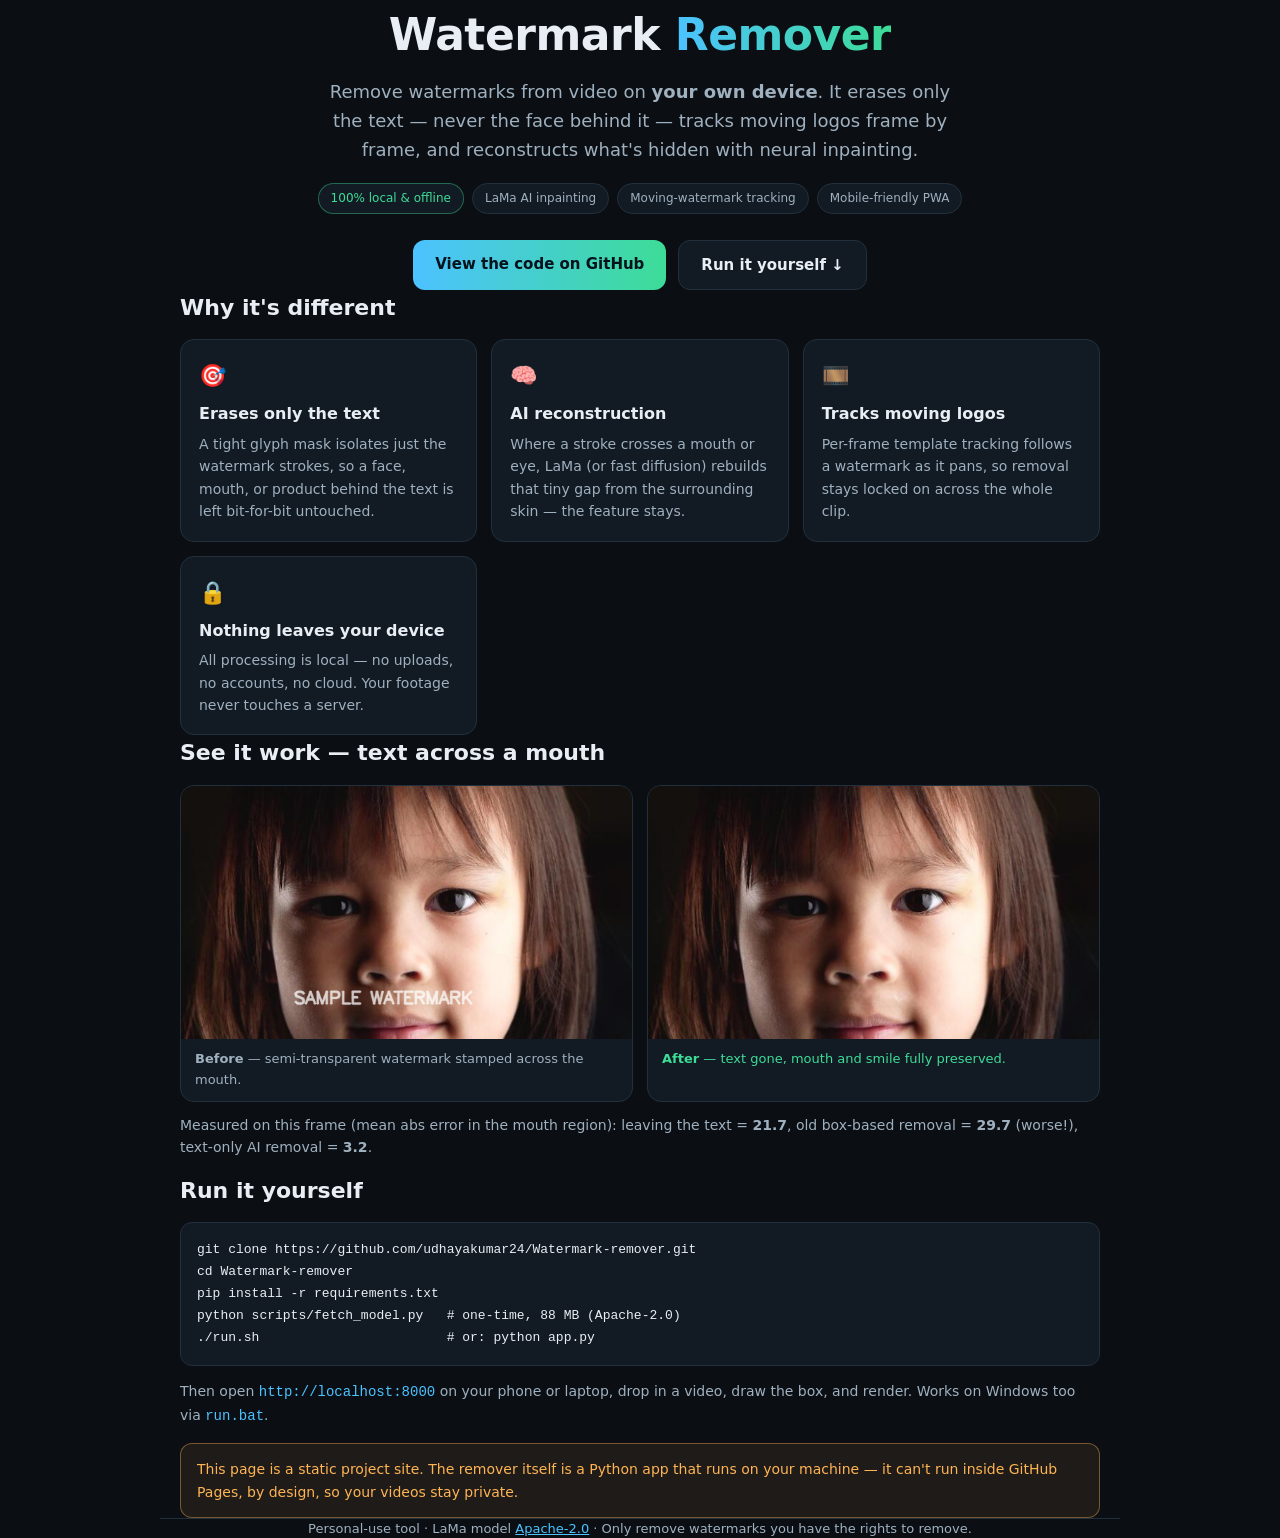
==== docs/index.html @ 46aa5d2b "Add static project landing page for GitHub Pages" ====
<!doctype html>
<html lang="en">
<head>
<meta charset="utf-8">
<meta name="viewport" content="width=device-width, initial-scale=1">
<title>Watermark Remover — local, offline, AI inpainting</title>
<meta name="description" content="Remove watermarks from video on your own device. Text-only removal that preserves faces, per-frame tracking for moving logos, and LaMa neural inpainting. Nothing is uploaded.">
<style>
  :root{
    --bg:#0b0f14; --panel:#121a23; --line:#22303d; --text:#e8eef4; --muted:#9fb0bf;
    --accent:#4cc2ff; --ok:#3ddc97; --warn:#ffb454;
  }
  *{box-sizing:border-box} html{scroll-behavior:smooth}
  body{margin:0;font:16px/1.6 system-ui,-apple-system,"Segoe UI",Roboto,sans-serif;background:var(--bg);color:var(--text)}
  .wrap{max-width:960px;margin:0 auto;padding:0 20px}
  header{padding:64px 0 24px;text-align:center}
  h1{font-size:clamp(28px,5vw,44px);margin:0 0 8px;letter-spacing:-.5px}
  h1 .grad{background:linear-gradient(90deg,var(--accent),var(--ok));-webkit-background-clip:text;background-clip:text;color:transparent}
  .tag{color:var(--muted);font-size:clamp(15px,2.4vw,18px);max-width:640px;margin:0 auto}
  .badges{margin-top:18px;display:flex;gap:8px;justify-content:center;flex-wrap:wrap}
  .badge{font-size:12px;padding:5px 12px;border:1px solid var(--line);border-radius:99px;color:var(--muted);background:var(--panel)}
  .badge.green{color:var(--ok);border-color:rgba(61,220,151,.4)}
  section{padding:36px 0}
  h2{font-size:22px;margin:0 0 14px}
  .grid{display:grid;grid-template-columns:repeat(auto-fit,minmax(240px,1fr));gap:14px}
  .card{background:var(--panel);border:1px solid var(--line);border-radius:14px;padding:18px}
  .card h3{margin:0 0 6px;font-size:16px}
  .card p{margin:0;color:var(--muted);font-size:14px}
  .ico{font-size:22px;display:block;margin-bottom:8px}
  .compare{display:grid;grid-template-columns:1fr 1fr;gap:14px}
  @media(max-width:640px){.compare{grid-template-columns:1fr}}
  .compare figure{margin:0;background:var(--panel);border:1px solid var(--line);border-radius:14px;overflow:hidden}
  .compare img{width:100%;display:block}
  .compare figcaption{padding:10px 14px;font-size:13px;color:var(--muted)}
  .compare .good{color:var(--ok)}
  pre{background:var(--panel);border:1px solid var(--line);border-radius:12px;padding:16px;overflow:auto;font:13px/1.7 ui-monospace,Menlo,Consolas,monospace}
  code{color:var(--accent)}
  a{color:var(--accent)}
  .cta{display:flex;gap:12px;justify-content:center;margin-top:26px;flex-wrap:wrap}
  .btn{display:inline-block;padding:12px 22px;border-radius:12px;font-weight:600;text-decoration:none;font-size:15px}
  .btn.primary{background:linear-gradient(90deg,var(--accent),var(--ok));color:#04121c}
  .btn.ghost{border:1px solid var(--line);color:var(--text);background:var(--panel)}
  footer{padding:40px 0 60px;color:var(--muted);font-size:13px;text-align:center;border-top:1px solid var(--line);margin-top:20px}
  .note{border:1px solid rgba(255,180,84,.4);background:rgba(255,180,84,.08);border-radius:12px;padding:14px 16px;color:var(--warn);font-size:14px}
</style>
</head>
<body>
<header class="wrap">
  <h1>Watermark <span class="grad">Remover</span></h1>
  <p class="tag">Remove watermarks from video on <b>your own device</b>. It erases only the text — never the face behind it — tracks moving logos frame by frame, and reconstructs what's hidden with neural inpainting.</p>
  <div class="badges">
    <span class="badge green">100% local &amp; offline</span>
    <span class="badge">LaMa AI inpainting</span>
    <span class="badge">Moving-watermark tracking</span>
    <span class="badge">Mobile-friendly PWA</span>
  </div>
  <div class="cta">
    <a class="btn primary" href="https://github.com/udhayakumar24/Watermark-remover">View the code on GitHub</a>
    <a class="btn ghost" href="#run">Run it yourself ↓</a>
  </div>
</header>

<section class="wrap">
  <h2>Why it's different</h2>
  <div class="grid">
    <div class="card"><span class="ico">🎯</span><h3>Erases only the text</h3><p>A tight glyph mask isolates just the watermark strokes, so a face, mouth, or product behind the text is left bit-for-bit untouched.</p></div>
    <div class="card"><span class="ico">🧠</span><h3>AI reconstruction</h3><p>Where a stroke crosses a mouth or eye, LaMa (or fast diffusion) rebuilds that tiny gap from the surrounding skin — the feature stays.</p></div>
    <div class="card"><span class="ico">🎞️</span><h3>Tracks moving logos</h3><p>Per-frame template tracking follows a watermark as it pans, so removal stays locked on across the whole clip.</p></div>
    <div class="card"><span class="ico">🔒</span><h3>Nothing leaves your device</h3><p>All processing is local — no uploads, no accounts, no cloud. Your footage never touches a server.</p></div>
  </div>
</section>

<section class="wrap">
  <h2>See it work — text across a mouth</h2>
  <div class="compare">
    <figure><img src="face_text.png" alt="Frame with watermark text over the mouth"><figcaption><b>Before</b> — semi-transparent watermark stamped across the mouth.</figcaption></figure>
    <figure><img src="face_ai.png" alt="Same frame after text-only removal"><figcaption class="good"><b>After</b> — text gone, mouth and smile fully preserved.</figcaption></figure>
  </div>
  <p style="color:var(--muted);font-size:14px;margin-top:12px">Measured on this frame (mean abs error in the mouth region): leaving the text = <b>21.7</b>, old box-based removal = <b>29.7</b> (worse!), text-only AI removal = <b>3.2</b>.</p>
</section>

<section class="wrap" id="run">
  <h2>Run it yourself</h2>
  <pre>git clone https://github.com/udhayakumar24/Watermark-remover.git
cd Watermark-remover
pip install -r requirements.txt
python scripts/fetch_model.py   # one-time, 88 MB (Apache-2.0)
./run.sh                        # or: python app.py</pre>
  <p style="color:var(--muted);font-size:14px">Then open <code>http://localhost:8000</code> on your phone or laptop, drop in a video, draw the box, and render. Works on Windows too via <code>run.bat</code>.</p>
  <div class="note" style="margin-top:16px">This page is a static project site. The remover itself is a Python app that runs on your machine — it can't run inside GitHub Pages, by design, so your videos stay private.</div>
</section>

<footer class="wrap">
  Personal-use tool · LaMa model <a href="https://huggingface.co/opencv/inpainting_lama">Apache-2.0</a> · Only remove watermarks you have the rights to remove.
</footer>
</body>
</html>
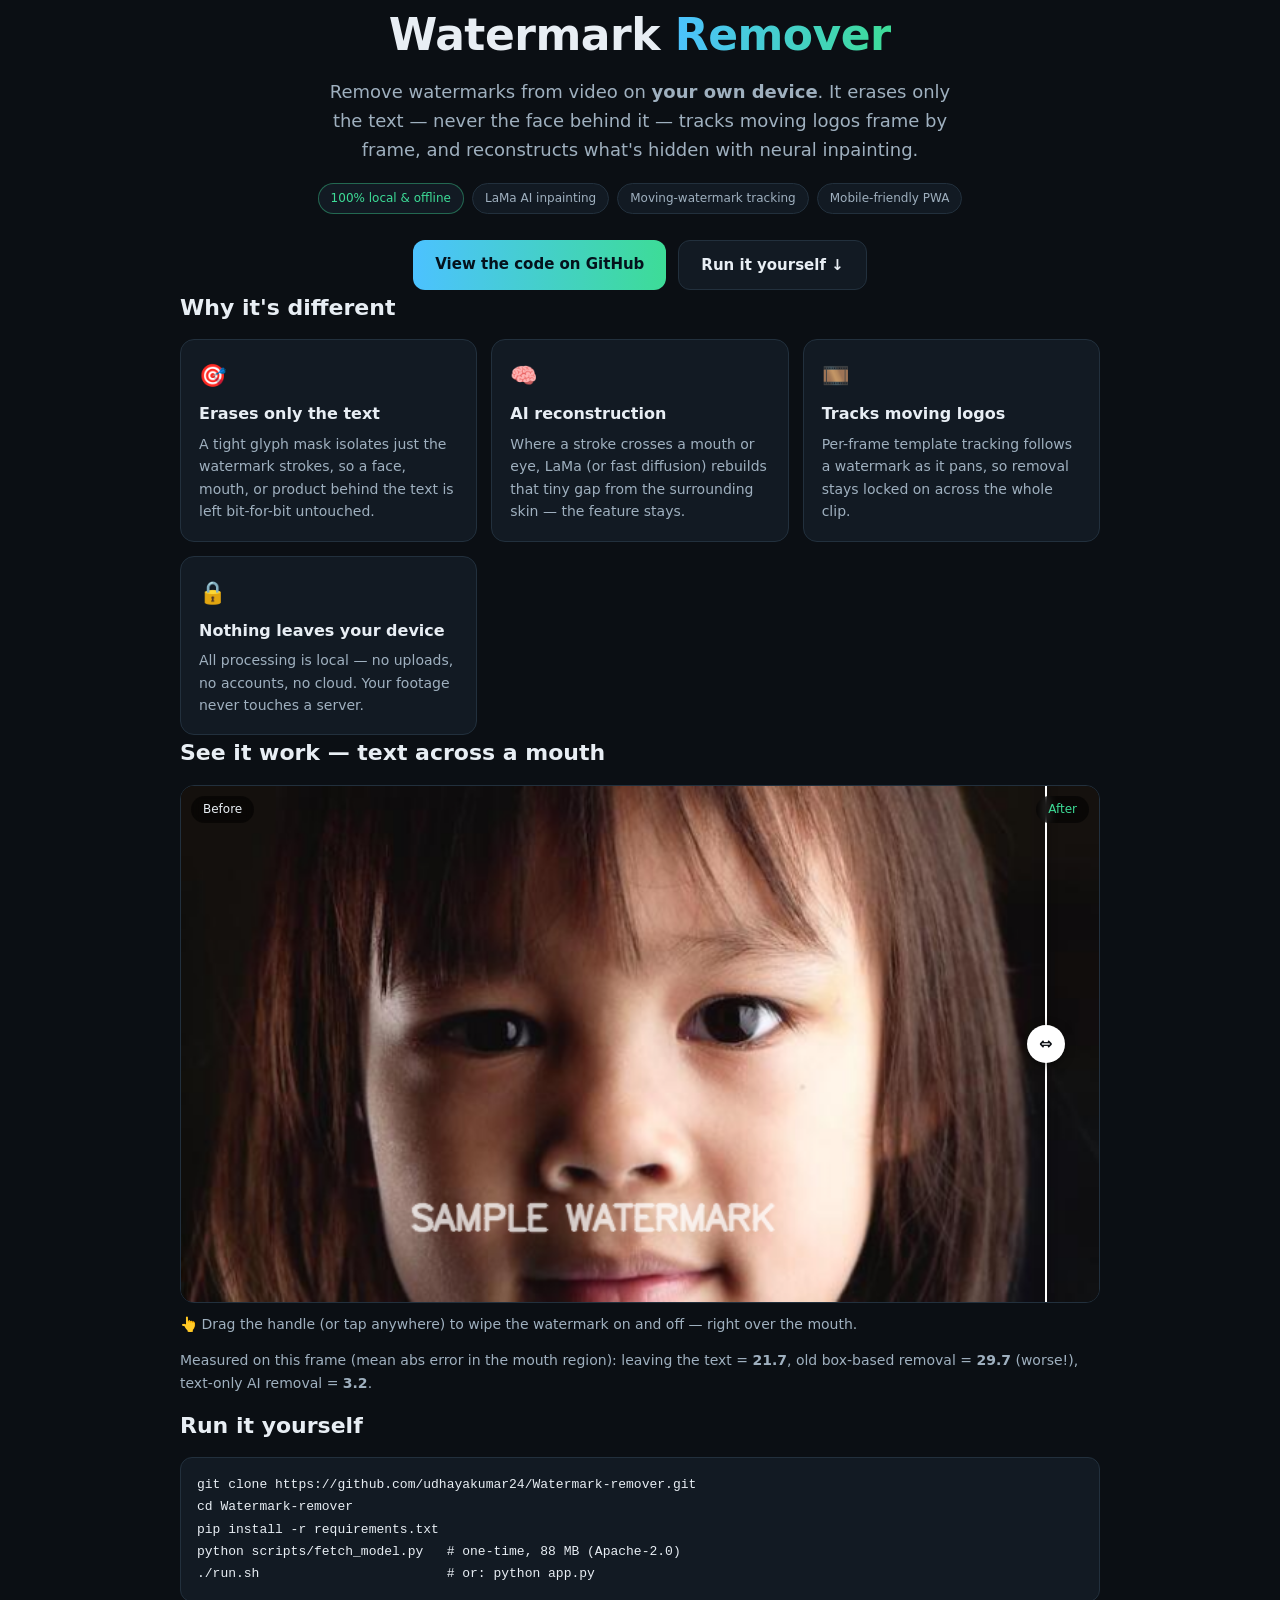
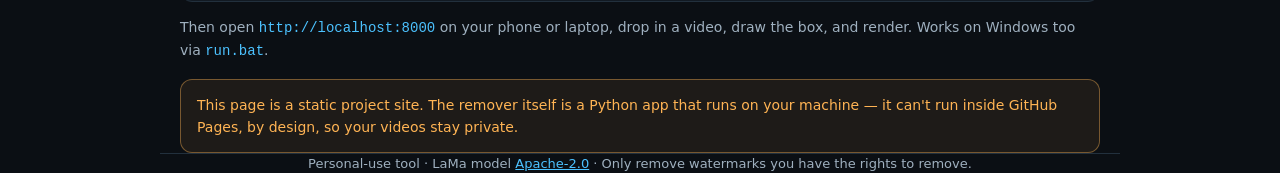
==== commit d1643949: "Interactive before/after slider demo on landing page" ====
--- a/docs/index.html
+++ b/docs/index.html
@@ -33,6 +33,16 @@
   .compare img{width:100%;display:block}
   .compare figcaption{padding:10px 14px;font-size:13px;color:var(--muted)}
   .compare .good{color:var(--ok)}
+  /* Interactive before/after slider */
+  .slider{position:relative;--pos:50%;border:1px solid var(--line);border-radius:14px;overflow:hidden;user-select:none}
+  .slider img{width:100%;display:block;pointer-events:none}
+  .slider .top{position:absolute;inset:0;clip-path:inset(0 calc(100% - var(--pos)) 0 0)}
+  .slider .top img{position:absolute;inset:0}
+  .slider .handle{position:absolute;top:0;bottom:0;left:var(--pos);width:2px;margin-left:-1px;background:#fff;box-shadow:0 0 10px rgba(0,0,0,.7)}
+  .slider .knob{position:absolute;top:50%;left:var(--pos);transform:translate(-50%,-50%);width:38px;height:38px;border-radius:50%;background:#fff;color:#0b0f14;display:flex;align-items:center;justify-content:center;font-weight:700;box-shadow:0 2px 10px rgba(0,0,0,.5)}
+  .slider input{position:absolute;inset:0;width:100%;height:100%;opacity:0;cursor:ew-resize;margin:0}
+  .slider .lab{position:absolute;top:10px;font-size:12px;padding:4px 12px;border-radius:99px;background:rgba(0,0,0,.55);backdrop-filter:blur(4px)}
+  .slider .lab.left{left:10px}.slider .lab.right{right:10px;color:var(--ok)}
   pre{background:var(--panel);border:1px solid var(--line);border-radius:12px;padding:16px;overflow:auto;font:13px/1.7 ui-monospace,Menlo,Consolas,monospace}
   code{color:var(--accent)}
   a{color:var(--accent)}
@@ -72,10 +82,16 @@
 
 <section class="wrap">
   <h2>See it work — text across a mouth</h2>
-  <div class="compare">
-    <figure><img src="face_text.png" alt="Frame with watermark text over the mouth"><figcaption><b>Before</b> — semi-transparent watermark stamped across the mouth.</figcaption></figure>
-    <figure><img src="face_ai.png" alt="Same frame after text-only removal"><figcaption class="good"><b>After</b> — text gone, mouth and smile fully preserved.</figcaption></figure>
+  <div class="slider" id="ba">
+    <img src="face_ai.png" alt="After: watermark removed, mouth preserved">
+    <div class="top"><img src="face_text.png" alt="Before: watermark over the mouth"></div>
+    <div class="handle"></div>
+    <div class="knob">⇔</div>
+    <span class="lab left">Before</span>
+    <span class="lab right">After</span>
+    <input type="range" id="baRange" min="0" max="100" value="50" aria-label="Drag to compare before and after">
   </div>
+  <p style="color:var(--muted);font-size:14px;margin-top:10px">👆 Drag the handle (or tap anywhere) to wipe the watermark on and off — right over the mouth.</p>
   <p style="color:var(--muted);font-size:14px;margin-top:12px">Measured on this frame (mean abs error in the mouth region): leaving the text = <b>21.7</b>, old box-based removal = <b>29.7</b> (worse!), text-only AI removal = <b>3.2</b>.</p>
 </section>
 
@@ -90,6 +106,19 @@
   <div class="note" style="margin-top:16px">This page is a static project site. The remover itself is a Python app that runs on your machine — it can't run inside GitHub Pages, by design, so your videos stay private.</div>
 </section>
 
+<script>
+(function(){
+  var s=document.getElementById('ba'), r=document.getElementById('baRange');
+  function set(v){ s.style.setProperty('--pos', v+'%'); r.value=v; }
+  var user=false;
+  r.addEventListener('input', function(){ user=true; set(+r.value); });
+  s.addEventListener('pointerdown', function(){ user=true; });
+  // gentle auto-sweep so the page is alive on load, until the visitor grabs it
+  var t0=null;
+  function loop(ts){ if(user) return; if(t0===null)t0=ts; set((50+45*Math.sin((ts-t0)/1200)).toFixed(1)); requestAnimationFrame(loop); }
+  requestAnimationFrame(loop);
+})();
+</script>
 <footer class="wrap">
   Personal-use tool · LaMa model <a href="https://huggingface.co/opencv/inpainting_lama">Apache-2.0</a> · Only remove watermarks you have the rights to remove.
 </footer>
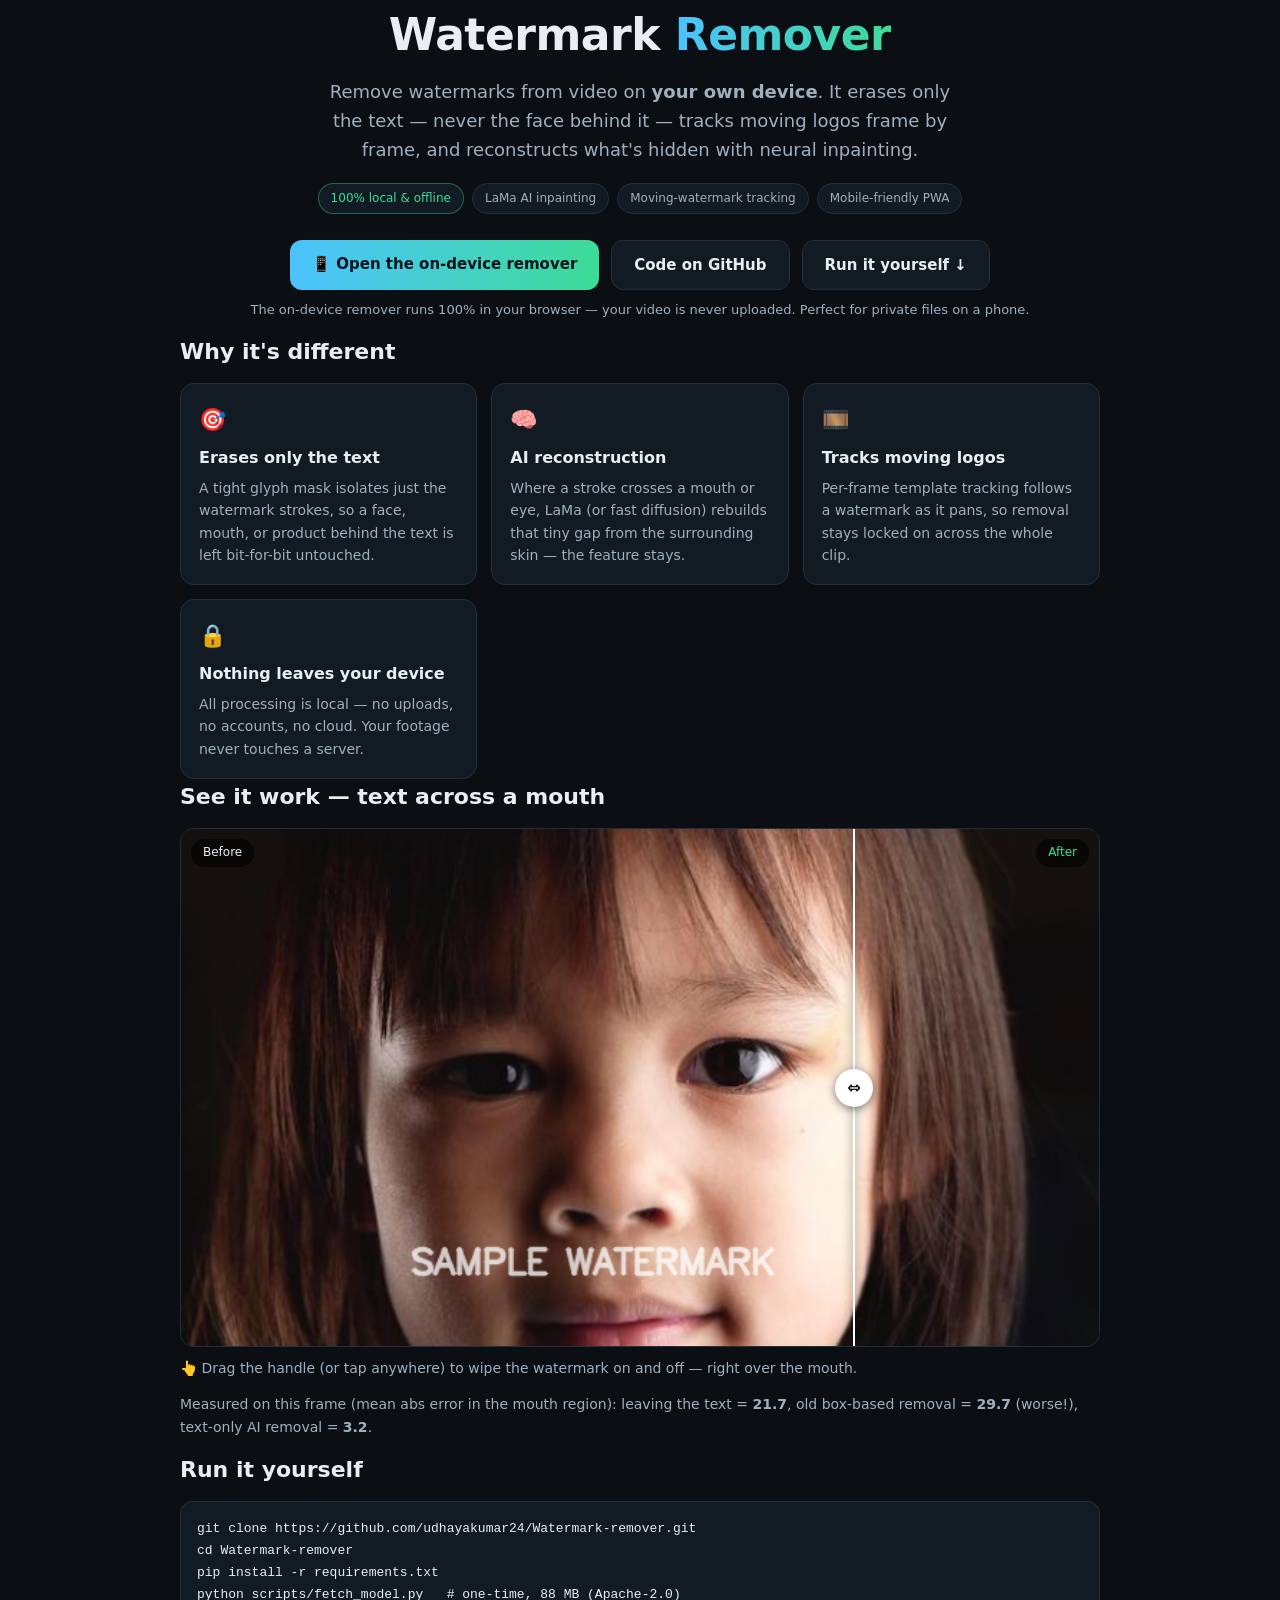
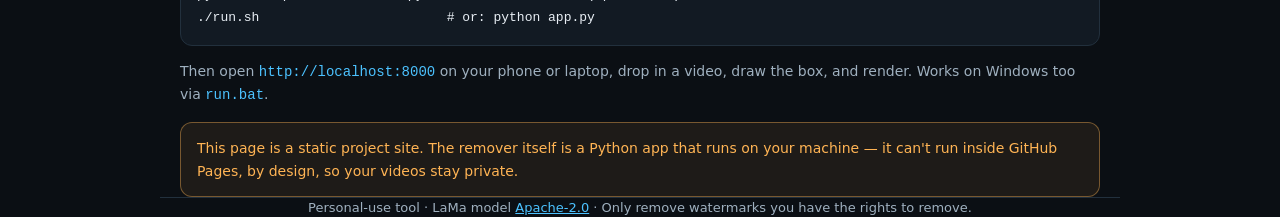
==== commit 72f6be54: "On-device (in-browser) watermark remover: nothing leaves the phone" ====
--- a/docs/index.html
+++ b/docs/index.html
@@ -65,9 +65,11 @@
     <span class="badge">Mobile-friendly PWA</span>
   </div>
   <div class="cta">
-    <a class="btn primary" href="https://github.com/udhayakumar24/Watermark-remover">View the code on GitHub</a>
+    <a class="btn primary" href="ondevice.html">📱 Open the on-device remover</a>
+    <a class="btn ghost" href="https://github.com/udhayakumar24/Watermark-remover">Code on GitHub</a>
     <a class="btn ghost" href="#run">Run it yourself ↓</a>
   </div>
+  <p style="color:var(--muted);font-size:13px;margin-top:10px">The on-device remover runs 100% in your browser — your video is never uploaded. Perfect for private files on a phone.</p>
 </header>
 
 <section class="wrap">
